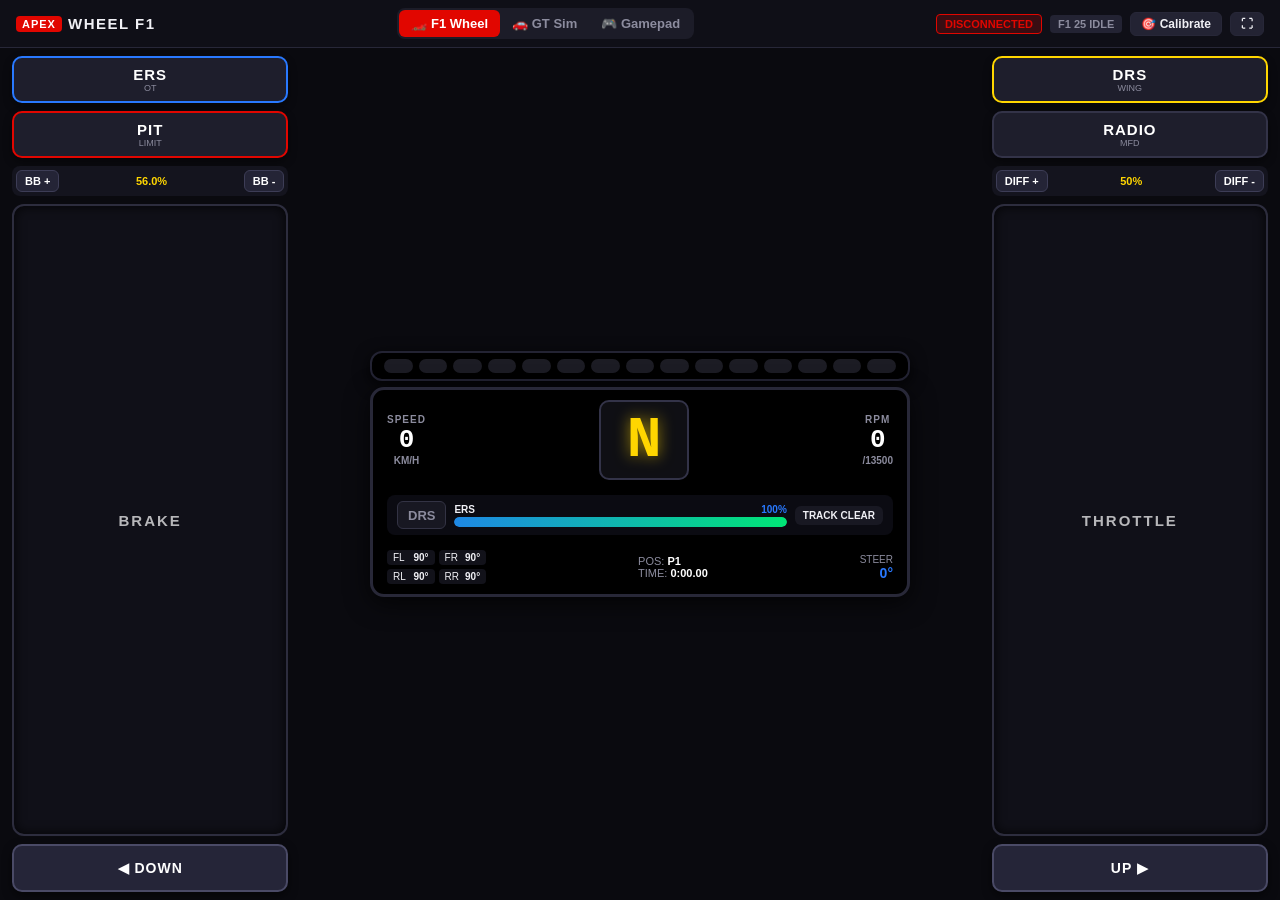
==== android/app/src/main/assets/index.html @ 8de172ef "feat: initial commit of ApexWheel F1 steering wheel system" ====
<!DOCTYPE html>
<html lang="en">
<head>
    <meta charset="UTF-8">
    <meta name="viewport" content="width=device-width, initial-scale=1.0, maximum-scale=1.0, user-scalable=no, orientation=landscape">
    <title>ApexWheel F1 - Virtual Racing Wheel</title>
    <link rel="stylesheet" href="style.css">
</head>
<body class="f1-mode">
    <!-- Top Status Bar -->
    <header id="top-bar">
        <div class="brand">
            <span class="brand-badge">APEX</span>
            <span class="brand-title">WHEEL F1</span>
        </div>
        <div class="mode-tabs">
            <button class="mode-btn active" data-mode="f1">🏎️ F1 Wheel</button>
            <button class="mode-btn" data-mode="gt">🚗 GT Sim</button>
            <button class="mode-btn" data-mode="gamepad">🎮 Gamepad</button>
        </div>
        <div class="status-cluster">
            <span id="conn-badge" class="badge disconnected">Disconnected</span>
            <span id="telemetry-badge" class="badge f1-idle">F1 25 Idle</span>
            <button id="calibrate-btn" class="util-btn" title="Center Steering">🎯 Calibrate</button>
            <button id="fullscreen-btn" class="util-btn" title="Fullscreen">⛶</button>
        </div>
    </header>

    <!-- Main Container -->
    <main id="app-container">
        
        <!-- ==================== MODE 1: F1 STEERING WHEEL ==================== -->
        <section id="f1-wheel-view" class="view active">
            <!-- Left Side Controls -->
            <div class="wheel-wing left-wing">
                <button class="f1-btn btn-ers" id="btn-ers">
                    <span class="btn-lbl">ERS</span>
                    <span class="btn-sub">OT</span>
                </button>
                <button class="f1-btn btn-pit" id="btn-pit">
                    <span class="btn-lbl">PIT</span>
                    <span class="btn-sub">LIMIT</span>
                </button>
                <div class="bias-control">
                    <button class="f1-mini-btn" id="btn-bb-plus">BB +</button>
                    <span class="bias-label" id="bias-display">56.0%</span>
                    <button class="f1-mini-btn" id="btn-bb-minus">BB -</button>
                </div>
                <!-- Left Touch Pedal (Brake) -->
                <div class="pedal-box brake-pedal" id="touch-brake">
                    <div class="pedal-fill brake-fill" id="brake-fill"></div>
                    <span class="pedal-label">BRAKE</span>
                </div>
                <!-- Downshift Paddle -->
                <button class="paddle-shifter left-paddle" id="paddle-down">
                    <span class="paddle-text">◀ DOWN</span>
                </button>
            </div>

            <!-- Center LCD Cockpit Dashboard -->
            <div class="wheel-hub">
                <!-- Shift LED Rev Bar -->
                <div class="rev-bar-container">
                    <div class="rev-led-bar" id="rev-lights">
                        <!-- 5 Green, 5 Red, 5 Blue -->
                        <span class="led led-green" data-led="0"></span>
                        <span class="led led-green" data-led="1"></span>
                        <span class="led led-green" data-led="2"></span>
                        <span class="led led-green" data-led="3"></span>
                        <span class="led led-green" data-led="4"></span>
                        <span class="led led-red" data-led="5"></span>
                        <span class="led led-red" data-led="6"></span>
                        <span class="led led-red" data-led="7"></span>
                        <span class="led led-red" data-led="8"></span>
                        <span class="led led-red" data-led="9"></span>
                        <span class="led led-blue" data-led="10"></span>
                        <span class="led led-blue" data-led="11"></span>
                        <span class="led led-blue" data-led="12"></span>
                        <span class="led led-blue" data-led="13"></span>
                        <span class="led led-blue" data-led="14"></span>
                    </div>
                </div>

                <!-- Digital LCD Screen -->
                <div class="f1-lcd-screen" id="f1-screen">
                    <div class="lcd-row top-row">
                        <div class="lcd-cell">
                            <span class="cell-label">SPEED</span>
                            <span class="cell-val num" id="val-speed">0</span>
                            <span class="cell-unit">KM/H</span>
                        </div>
                        <div class="lcd-cell center-gear">
                            <span class="gear-disp" id="val-gear">N</span>
                        </div>
                        <div class="lcd-cell">
                            <span class="cell-label">RPM</span>
                            <span class="cell-val num" id="val-rpm">0</span>
                            <span class="cell-unit" id="val-maxrpm">/13500</span>
                        </div>
                    </div>

                    <div class="lcd-row mid-row">
                        <div class="drs-status-box" id="drs-indicator">
                            <span class="drs-text">DRS</span>
                        </div>
                        <div class="ers-status-box">
                            <div class="ers-label-row">
                                <span class="ers-text">ERS</span>
                                <span class="ers-percent" id="ers-num">100%</span>
                            </div>
                            <div class="ers-bar-outer">
                                <div class="ers-bar-inner" id="ers-bar" style="width: 100%;"></div>
                            </div>
                        </div>
                        <div class="flag-status-box" id="flag-indicator">
                            <span class="flag-text" id="flag-text">TRACK CLEAR</span>
                        </div>
                    </div>

                    <div class="lcd-row bottom-row">
                        <!-- Tyre Temps Grid -->
                        <div class="tyres-grid">
                            <div class="tyre-box" id="tyre-fl"><span>FL</span><b id="temp-fl">90°</b></div>
                            <div class="tyre-box" id="tyre-fr"><span>FR</span><b id="temp-fr">90°</b></div>
                            <div class="tyre-box" id="tyre-rl"><span>RL</span><b id="temp-rl">90°</b></div>
                            <div class="tyre-box" id="tyre-rr"><span>RR</span><b id="temp-rr">90°</b></div>
                        </div>
                        <!-- Lap & Delta -->
                        <div class="lap-info">
                            <div class="lap-line">POS: <b id="val-pos">P1</b></div>
                            <div class="lap-line">TIME: <b id="val-lap">0:00.00</b></div>
                        </div>
                        <!-- Steering Angle Telemetry -->
                        <div class="steer-feedback">
                            <span>STEER</span>
                            <b id="steer-degrees">0°</b>
                        </div>
                    </div>
                </div>

                <!-- Steering Wheel Rim Arc Animation -->
                <div class="steering-arc" id="steering-wheel-visual">
                    <div class="center-line"></div>
                </div>
            </div>

            <!-- Right Side Controls -->
            <div class="wheel-wing right-wing">
                <button class="f1-btn btn-drs" id="btn-drs">
                    <span class="btn-lbl">DRS</span>
                    <span class="btn-sub">WING</span>
                </button>
                <button class="f1-btn btn-radio" id="btn-radio">
                    <span class="btn-lbl">RADIO</span>
                    <span class="btn-sub">MFD</span>
                </button>
                <div class="bias-control">
                    <button class="f1-mini-btn" id="btn-diff-plus">DIFF +</button>
                    <span class="bias-label">50%</span>
                    <button class="f1-mini-btn" id="btn-diff-minus">DIFF -</button>
                </div>
                <!-- Right Touch Pedal (Throttle) -->
                <div class="pedal-box throttle-pedal" id="touch-throttle">
                    <div class="pedal-fill throttle-fill" id="throttle-fill"></div>
                    <span class="pedal-label">THROTTLE</span>
                </div>
                <!-- Upshift Paddle -->
                <button class="paddle-shifter right-paddle" id="paddle-up">
                    <span class="paddle-text">UP ▶</span>
                </button>
            </div>
        </section>

        <!-- ==================== MODE 2: GT SIM RACING ==================== -->
        <section id="gt-wheel-view" class="view">
            <div class="gt-layout">
                <div class="gt-pedal-col">
                    <div class="gt-pedal-bar brake" id="gt-brake">
                        <div class="pedal-fill brake-fill" id="gt-brake-fill"></div>
                        <span class="pedal-title">BRAKE</span>
                    </div>
                </div>
                <div class="gt-center-cluster">
                    <div class="gt-dial">
                        <span class="gt-speed" id="gt-speed">0</span>
                        <span class="gt-speed-unit">KM/H</span>
                        <span class="gt-gear" id="gt-gear">N</span>
                    </div>
                    <div class="gt-actions">
                        <button class="gt-btn" id="gt-shift-down">DOWN</button>
                        <button class="gt-btn gt-handbrake" id="gt-handbrake">HANDBRAKE</button>
                        <button class="gt-btn" id="gt-shift-up">UP</button>
                    </div>
                </div>
                <div class="gt-pedal-col">
                    <div class="gt-pedal-bar throttle" id="gt-throttle">
                        <div class="pedal-fill throttle-fill" id="gt-throttle-fill"></div>
                        <span class="pedal-title">GAS</span>
                    </div>
                </div>
            </div>
        </section>

        <!-- ==================== MODE 3: UNIVERSAL GAMEPAD ==================== -->
        <section id="gamepad-view" class="view">
            <div class="gamepad-grid">
                <!-- Left Stick & D-Pad -->
                <div class="gamepad-zone left-zone">
                    <div class="shoulder-btn" id="gp-lb">LB</div>
                    <div class="trigger-btn" id="gp-lt">LT</div>
                    <div class="virtual-stick" id="gp-left-stick">
                        <div class="stick-knob" id="gp-left-knob"></div>
                    </div>
                    <div class="dpad-cross">
                        <button class="dpad-btn up" id="gp-dup">▲</button>
                        <button class="dpad-btn left" id="gp-dleft">◀</button>
                        <button class="dpad-btn right" id="gp-dright">▶</button>
                        <button class="dpad-btn down" id="gp-ddown">▼</button>
                    </div>
                </div>

                <!-- Center Buttons -->
                <div class="gamepad-center">
                    <button class="gp-mid-btn" id="gp-back">BACK</button>
                    <button class="gp-guide-btn" id="gp-guide">APEX</button>
                    <button class="gp-mid-btn" id="gp-start">START</button>
                </div>

                <!-- Right Stick & ABXY Face Buttons -->
                <div class="gamepad-zone right-zone">
                    <div class="shoulder-btn" id="gp-rb">RB</div>
                    <div class="trigger-btn" id="gp-rt">RT</div>
                    <div class="abxy-cluster">
                        <button class="abxy-btn btn-y" id="gp-y">Y</button>
                        <button class="abxy-btn btn-x" id="gp-x">X</button>
                        <button class="abxy-btn btn-b" id="gp-b">B</button>
                        <button class="abxy-btn btn-a" id="gp-a">A</button>
                    </div>
                    <div class="virtual-stick" id="gp-right-stick">
                        <div class="stick-knob" id="gp-right-knob"></div>
                    </div>
                </div>
            </div>
        </section>

    </main>

    <!-- Calibration / Settings Overlay -->
    <div id="settings-modal" class="modal hidden">
        <div class="modal-card">
            <h3>⚙️ ApexWheel Settings</h3>
            <div class="setting-item">
                <label>Steering Lock Angle:</label>
                <select id="lock-angle-select">
                    <option value="180">180° (Karting / Quick)</option>
                    <option value="270">270° (Touring)</option>
                    <option value="360" selected>360° (Authentic F1)</option>
                    <option value="540">540° (GT3)</option>
                    <option value="900">900° (Street Car)</option>
                </select>
            </div>
            <div class="setting-item">
                <label>Steering Deadzone:</label>
                <input type="range" id="deadzone-slider" min="0" max="0.1" step="0.01" value="0.02">
                <span id="deadzone-val">2%</span>
            </div>
            <div class="setting-item">
                <label>Linearity (Gamma):</label>
                <input type="range" id="linearity-slider" min="0.5" max="2.0" step="0.1" value="1.0">
                <span id="linearity-val">1.0</span>
            </div>
            <div class="setting-item">
                <label>Haptic Vibration:</label>
                <input type="checkbox" id="haptic-toggle" checked>
            </div>
            <button class="modal-close-btn" id="modal-close-btn">Done</button>
        </div>
    </div>

    <script src="app.js"></script>
</body>
</html>
---- android/app/src/main/assets/style.css ----
:root {
    --bg-dark: #0a0a0f;
    --carbon: #14141c;
    --border-color: #272738;
    --f1-red: #e10600;
    --f1-yellow: #ffd600;
    --f1-green: #00e676;
    --f1-blue: #2979ff;
    --f1-purple: #9c27b0;
    --text-main: #f0f0f5;
    --text-dim: #8c8c9e;
}

* {
    box-sizing: border-box;
    margin: 0;
    padding: 0;
    user-select: none;
    -webkit-user-select: none;
    touch-action: manipulation;
}

body {
    background-color: var(--bg-dark);
    color: var(--text-main);
    font-family: -apple-system, BlinkMacSystemFont, "Segoe UI", Roboto, Helvetica, Arial, sans-serif;
    height: 100vh;
    width: 100vw;
    overflow: hidden;
    display: flex;
    flex-direction: column;
}

/* ================= Top Bar ================= */
#top-bar {
    height: 48px;
    background: #0f0f17;
    border-bottom: 1px solid var(--border-color);
    display: flex;
    align-items: center;
    justify-content: space-between;
    padding: 0 16px;
    z-index: 100;
}

.brand {
    display: flex;
    align-items: center;
    gap: 6px;
}

.brand-badge {
    background: var(--f1-red);
    color: white;
    font-weight: 900;
    font-size: 11px;
    padding: 2px 6px;
    border-radius: 4px;
    letter-spacing: 1px;
}

.brand-title {
    font-weight: 800;
    font-size: 15px;
    letter-spacing: 1.5px;
}

.mode-tabs {
    display: flex;
    background: #1c1c28;
    border-radius: 8px;
    padding: 2px;
}

.mode-btn {
    background: transparent;
    border: none;
    color: var(--text-dim);
    padding: 6px 12px;
    font-size: 13px;
    font-weight: 700;
    border-radius: 6px;
    cursor: pointer;
    transition: all 0.2s;
}

.mode-btn.active {
    background: var(--f1-red);
    color: white;
}

.status-cluster {
    display: flex;
    align-items: center;
    gap: 8px;
}

.badge {
    font-size: 11px;
    font-weight: 700;
    padding: 3px 8px;
    border-radius: 4px;
    text-transform: uppercase;
}

.badge.connected {
    background: rgba(0, 230, 118, 0.2);
    color: var(--f1-green);
    border: 1px solid var(--f1-green);
}

.badge.disconnected {
    background: rgba(225, 6, 0, 0.2);
    color: var(--f1-red);
    border: 1px solid var(--f1-red);
}

.badge.f1-active {
    background: rgba(41, 121, 255, 0.2);
    color: var(--f1-blue);
    border: 1px solid var(--f1-blue);
}

.badge.f1-idle {
    background: #232333;
    color: var(--text-dim);
}

.util-btn {
    background: #232333;
    border: 1px solid var(--border-color);
    color: var(--text-main);
    padding: 4px 10px;
    border-radius: 6px;
    font-size: 12px;
    font-weight: 600;
    cursor: pointer;
}

/* ================= Main Container ================= */
#app-container {
    flex: 1;
    position: relative;
    overflow: hidden;
}

.view {
    display: none;
    width: 100%;
    height: 100%;
}

.view.active {
    display: flex;
}

/* ================= F1 Wheel Layout ================= */
#f1-wheel-view {
    display: none;
    width: 100%;
    height: 100%;
    justify-content: space-between;
    align-items: stretch;
    padding: 8px 12px;
    position: relative;
}

#f1-wheel-view.active {
    display: flex;
}

.wheel-wing {
    width: 22%;
    display: flex;
    flex-direction: column;
    justify-content: space-between;
    gap: 8px;
    z-index: 10;
}

.wheel-hub {
    flex: 1;
    display: flex;
    flex-direction: column;
    align-items: center;
    justify-content: center;
    position: relative;
    margin: 0 8px;
}

/* Rev Light Bar */
.rev-bar-container {
    width: 100%;
    max-width: 540px;
    background: #000;
    padding: 6px 12px;
    border-radius: 12px;
    border: 2px solid #232333;
    margin-bottom: 6px;
    box-shadow: 0 4px 16px rgba(0,0,0,0.8);
}

.rev-led-bar {
    display: flex;
    justify-content: space-between;
    gap: 6px;
}

.led {
    flex: 1;
    height: 14px;
    border-radius: 7px;
    background: #1c1c24;
    transition: background 0.05s, box-shadow 0.05s;
}

.led.lit.led-green {
    background: var(--f1-green);
    box-shadow: 0 0 10px var(--f1-green);
}

.led.lit.led-red {
    background: var(--f1-red);
    box-shadow: 0 0 10px var(--f1-red);
}

.led.lit.led-blue {
    background: var(--f1-blue);
    box-shadow: 0 0 12px var(--f1-blue);
}

.rev-led-bar.redline .led {
    animation: flash 0.1s infinite alternate;
}

@keyframes flash {
    from { opacity: 0.3; }
    to { opacity: 1; }
}

/* F1 LCD Screen */
.f1-lcd-screen {
    width: 100%;
    max-width: 540px;
    height: 210px;
    background: #000;
    border: 3px solid #282838;
    border-radius: 14px;
    padding: 10px 14px;
    display: flex;
    flex-direction: column;
    justify-content: space-between;
    box-shadow: inset 0 0 20px rgba(0,0,0,0.9), 0 6px 24px rgba(0,0,0,0.7);
}

.lcd-row {
    display: flex;
    align-items: center;
    justify-content: space-between;
}

.lcd-cell {
    display: flex;
    flex-direction: column;
    align-items: center;
}

.cell-label {
    font-size: 10px;
    font-weight: 700;
    color: var(--text-dim);
    letter-spacing: 1px;
}

.cell-val.num {
    font-size: 26px;
    font-weight: 900;
    font-family: 'Courier New', Courier, monospace;
    color: #fff;
}

.cell-unit {
    font-size: 10px;
    font-weight: 600;
    color: var(--text-dim);
}

.center-gear {
    width: 90px;
    height: 80px;
    background: #0f0f14;
    border: 2px solid #333348;
    border-radius: 10px;
    display: flex;
    align-items: center;
    justify-content: center;
}

.gear-disp {
    font-size: 58px;
    font-weight: 900;
    color: var(--f1-yellow);
    font-family: 'Courier New', Courier, monospace;
    text-shadow: 0 0 15px rgba(255, 214, 0, 0.6);
}

.mid-row {
    background: #0b0b12;
    padding: 6px 10px;
    border-radius: 8px;
    gap: 8px;
}

.drs-status-box {
    padding: 4px 10px;
    border-radius: 6px;
    background: #181822;
    border: 1px solid #333344;
}

.drs-text {
    font-size: 13px;
    font-weight: 900;
    color: var(--text-dim);
}

.drs-status-box.ready {
    background: #4a3b00;
    border-color: var(--f1-yellow);
}
.drs-status-box.ready .drs-text {
    color: var(--f1-yellow);
    text-shadow: 0 0 8px var(--f1-yellow);
}

.drs-status-box.active {
    background: #004d26;
    border-color: var(--f1-green);
}
.drs-status-box.active .drs-text {
    color: var(--f1-green);
    text-shadow: 0 0 10px var(--f1-green);
}

.ers-status-box {
    flex: 1;
    display: flex;
    flex-direction: column;
    gap: 2px;
}

.ers-label-row {
    display: flex;
    justify-content: space-between;
    font-size: 10px;
    font-weight: 800;
}

.ers-percent {
    color: var(--f1-blue);
}

.ers-bar-outer {
    height: 10px;
    background: #1a1a24;
    border-radius: 5px;
    overflow: hidden;
}

.ers-bar-inner {
    height: 100%;
    background: linear-gradient(90deg, #1e88e5, #00e676);
    border-radius: 5px;
    transition: width 0.1s;
}

.flag-status-box {
    padding: 4px 8px;
    border-radius: 6px;
    background: #181822;
    font-size: 10px;
    font-weight: 800;
}

/* Tyres Grid */
.tyres-grid {
    display: grid;
    grid-template-columns: 1fr 1fr;
    gap: 4px;
}

.tyre-box {
    background: #12121a;
    border-radius: 4px;
    padding: 2px 6px;
    display: flex;
    justify-content: space-between;
    gap: 6px;
    font-size: 10px;
}

.tyre-box.optimal {
    color: var(--f1-green);
    border-left: 3px solid var(--f1-green);
}

.tyre-box.hot {
    color: var(--f1-red);
    border-left: 3px solid var(--f1-red);
}

.lap-info {
    font-size: 11px;
    color: var(--text-dim);
}

.lap-info b {
    color: #fff;
}

.steer-feedback {
    display: flex;
    flex-direction: column;
    align-items: flex-end;
    font-size: 10px;
    color: var(--text-dim);
}

.steer-feedback b {
    font-size: 14px;
    color: var(--f1-blue);
}

/* ================= Wheel Wing Buttons ================= */
.f1-btn {
    background: #1e1e2c;
    border: 2px solid #333348;
    color: #fff;
    border-radius: 10px;
    padding: 8px 10px;
    display: flex;
    flex-direction: column;
    align-items: center;
    justify-content: center;
    cursor: pointer;
    box-shadow: 0 4px 8px rgba(0,0,0,0.4);
    touch-action: none;
}

.f1-btn:active, .f1-btn.active {
    background: #3a3a54;
    border-color: #fff;
    transform: scale(0.96);
}

.btn-drs {
    border-color: #ffd600;
}
.btn-ers {
    border-color: #2979ff;
}
.btn-pit {
    border-color: #e10600;
}

.btn-lbl {
    font-size: 15px;
    font-weight: 900;
    letter-spacing: 1px;
}

.btn-sub {
    font-size: 9px;
    color: var(--text-dim);
}

.bias-control {
    display: flex;
    align-items: center;
    justify-content: space-between;
    background: #14141e;
    border-radius: 8px;
    padding: 4px;
}

.f1-mini-btn {
    background: #242436;
    border: 1px solid #3d3d56;
    color: #fff;
    border-radius: 6px;
    padding: 4px 8px;
    font-size: 11px;
    font-weight: 800;
    cursor: pointer;
}

.bias-label {
    font-size: 11px;
    font-weight: 800;
    color: var(--f1-yellow);
}

/* Touch Pedals */
.pedal-box {
    flex: 1;
    background: #101018;
    border: 2px solid #2d2d3e;
    border-radius: 12px;
    position: relative;
    overflow: hidden;
    display: flex;
    align-items: center;
    justify-content: center;
    touch-action: none;
    box-shadow: inset 0 0 12px rgba(0,0,0,0.8);
}

.pedal-fill {
    position: absolute;
    bottom: 0;
    left: 0;
    width: 100%;
    height: 0%;
    transition: height 0.04s;
    pointer-events: none;
}

.brake-fill {
    background: linear-gradient(0deg, rgba(225, 6, 0, 0.8), rgba(225, 6, 0, 0.3));
}

.throttle-fill {
    background: linear-gradient(0deg, rgba(0, 230, 118, 0.8), rgba(0, 230, 118, 0.3));
}

.pedal-label {
    position: relative;
    z-index: 2;
    font-size: 15px;
    font-weight: 900;
    letter-spacing: 2px;
    color: rgba(255,255,255,0.7);
}

/* Paddle Shifters */
.paddle-shifter {
    height: 48px;
    background: #252538;
    border: 2px solid #4a4a66;
    border-radius: 10px;
    color: #fff;
    display: flex;
    align-items: center;
    justify-content: center;
    cursor: pointer;
    box-shadow: 0 4px 10px rgba(0,0,0,0.5);
}

.paddle-shifter:active, .paddle-shifter.active {
    background: var(--f1-red);
    border-color: #fff;
    transform: scale(0.96);
}

.paddle-text {
    font-size: 14px;
    font-weight: 900;
    letter-spacing: 1px;
}

/* ================= Settings Modal ================= */
.modal {
    position: fixed;
    inset: 0;
    background: rgba(0,0,0,0.85);
    display: flex;
    align-items: center;
    justify-content: center;
    z-index: 1000;
}

.modal.hidden {
    display: none;
}

.modal-card {
    background: #181824;
    border: 2px solid var(--border-color);
    border-radius: 14px;
    padding: 20px;
    width: 90%;
    max-width: 440px;
    display: flex;
    flex-direction: column;
    gap: 14px;
}

.setting-item {
    display: flex;
    align-items: center;
    justify-content: space-between;
    font-size: 14px;
}

.setting-item select, .setting-item input[type="range"] {
    background: #242436;
    border: 1px solid var(--border-color);
    color: #fff;
    padding: 6px 10px;
    border-radius: 6px;
}

.modal-close-btn {
    background: var(--f1-red);
    color: white;
    border: none;
    padding: 10px;
    border-radius: 8px;
    font-weight: 700;
    cursor: pointer;
}

/* ================= Gamepad Mode ================= */
#gamepad-view {
    padding: 12px 24px;
}

.gamepad-grid {
    width: 100%;
    height: 100%;
    display: flex;
    justify-content: space-between;
    align-items: center;
}

.gamepad-zone {
    width: 35%;
    height: 100%;
    display: flex;
    flex-direction: column;
    align-items: center;
    justify-content: space-around;
    position: relative;
}

.virtual-stick {
    width: 120px;
    height: 120px;
    background: #14141e;
    border: 3px solid #2d2d3e;
    border-radius: 50%;
    position: relative;
    touch-action: none;
}

.stick-knob {
    width: 50px;
    height: 50px;
    background: #3d3d56;
    border: 2px solid #fff;
    border-radius: 50%;
    position: absolute;
    top: 50%;
    left: 50%;
    transform: translate(-50%, -50%);
}

.abxy-cluster {
    display: grid;
    grid-template-columns: repeat(3, 40px);
    grid-template-rows: repeat(3, 40px);
    gap: 4px;
}

.abxy-btn {
    background: #222233;
    border: 2px solid #444455;
    border-radius: 50%;
    color: #fff;
    font-weight: 900;
    font-size: 16px;
}

.btn-y { grid-column: 2; grid-row: 1; border-color: var(--f1-yellow); color: var(--f1-yellow); }
.btn-x { grid-column: 1; grid-row: 2; border-color: var(--f1-blue); color: var(--f1-blue); }
.btn-b { grid-column: 3; grid-row: 2; border-color: var(--f1-red); color: var(--f1-red); }
.btn-a { grid-column: 2; grid-row: 3; border-color: var(--f1-green); color: var(--f1-green); }

.dpad-cross {
    display: grid;
    grid-template-columns: repeat(3, 36px);
    grid-template-rows: repeat(3, 36px);
    gap: 2px;
}

.dpad-btn {
    background: #222233;
    border: 1px solid #444;
    color: #fff;
    font-size: 12px;
}

.dpad-btn.up { grid-column: 2; grid-row: 1; }
.dpad-btn.left { grid-column: 1; grid-row: 2; }
.dpad-btn.right { grid-column: 3; grid-row: 2; }
.dpad-btn.down { grid-column: 2; grid-row: 3; }
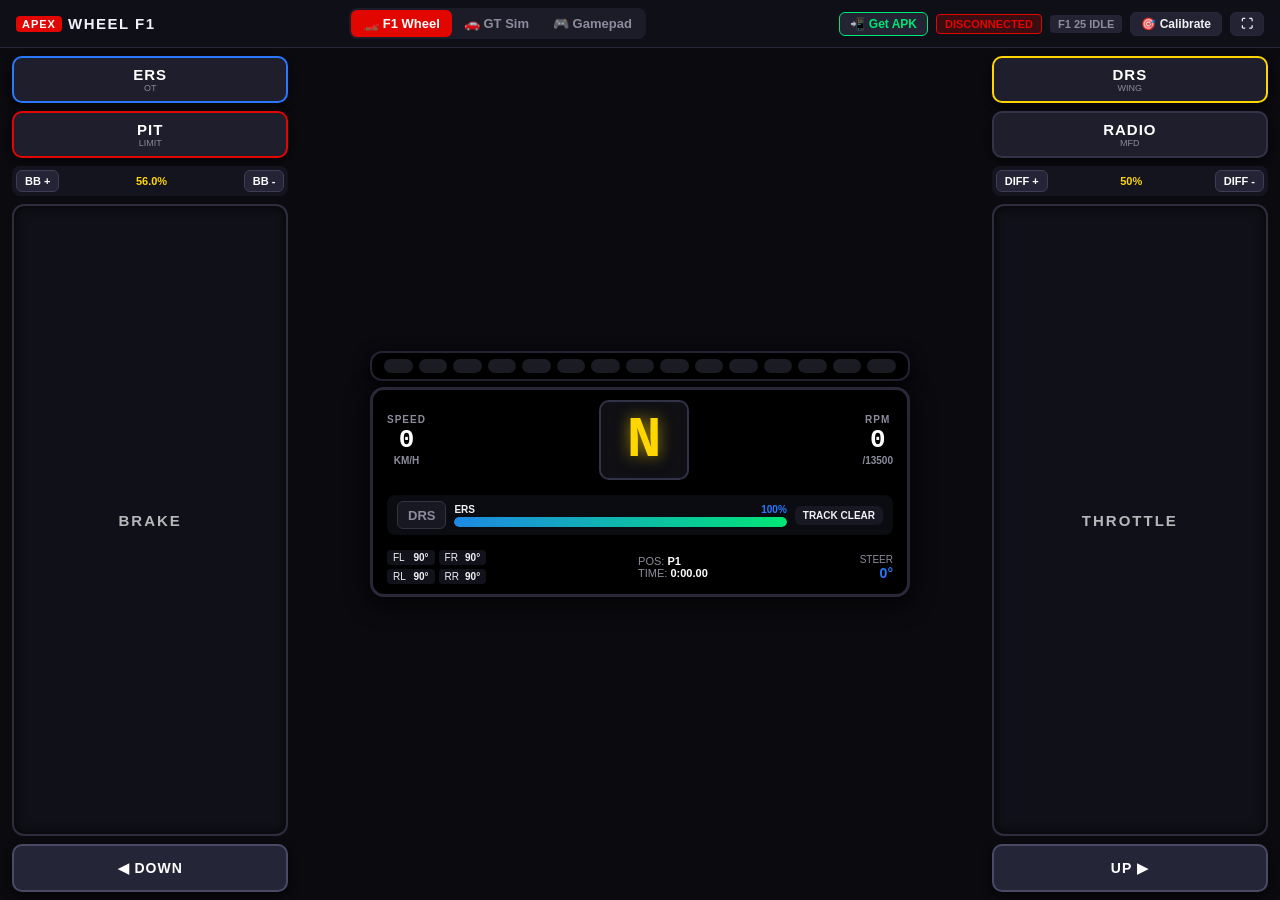
==== commit 9f51729b: "feat: complete native android apk build and 1-tap download link" ====
--- a/android/app/src/main/assets/index.html
+++ b/android/app/src/main/assets/index.html
@@ -19,6 +19,7 @@
             <button class="mode-btn" data-mode="gamepad">🎮 Gamepad</button>
         </div>
         <div class="status-cluster">
+            <a href="apexwheel.apk" download class="util-btn" title="Download Android APK" style="text-decoration:none; color:#00e676; border-color:#00e676;">📲 Get APK</a>
             <span id="conn-badge" class="badge disconnected">Disconnected</span>
             <span id="telemetry-badge" class="badge f1-idle">F1 25 Idle</span>
             <button id="calibrate-btn" class="util-btn" title="Center Steering">🎯 Calibrate</button>
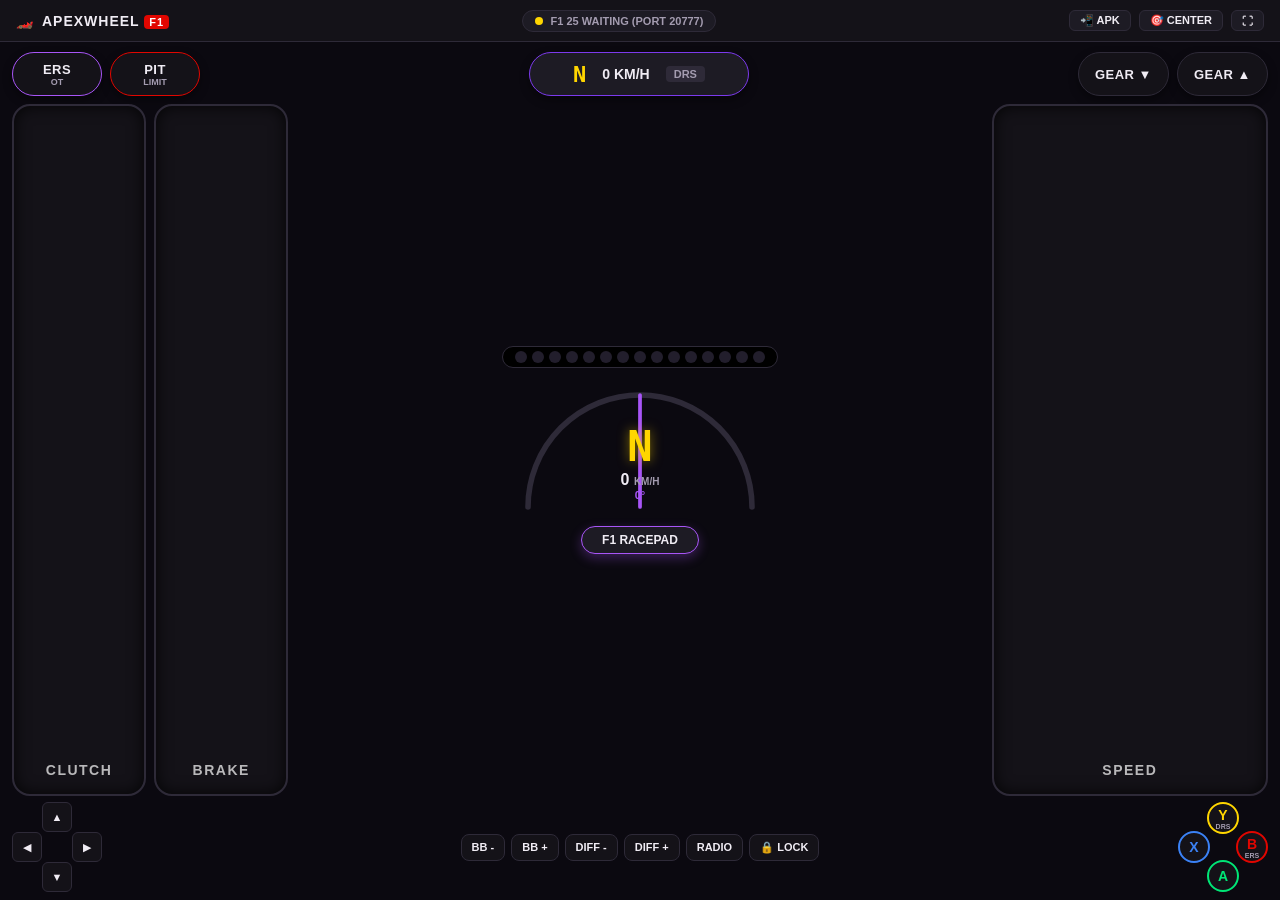
==== commit 4beccd49: "feat: align with exact Gyropad UI layout in F1 edition (paddles, pedals, steering arc, cards, theme)" ====
--- a/android/app/src/main/assets/index.html
+++ b/android/app/src/main/assets/index.html
@@ -3,280 +3,190 @@
 <head>
     <meta charset="UTF-8">
     <meta name="viewport" content="width=device-width, initial-scale=1.0, maximum-scale=1.0, user-scalable=no, orientation=landscape">
-    <title>ApexWheel F1 - Virtual Racing Wheel</title>
+    <title>ApexWheel F1 - Real Virtual Racing Wheel</title>
     <link rel="stylesheet" href="style.css">
 </head>
-<body class="f1-mode">
-    <!-- Top Status Bar -->
-    <header id="top-bar">
-        <div class="brand">
-            <span class="brand-badge">APEX</span>
-            <span class="brand-title">WHEEL F1</span>
+<body class="racepad-active">
+
+    <!-- Top Status Bar (Gyropad Style) -->
+    <header id="gp-header">
+        <div class="gp-brand">
+            <span class="gp-mark">🏎️</span>
+            <span class="gp-title">APEXWHEEL <b class="gp-f1-tag">F1</b></span>
         </div>
-        <div class="mode-tabs">
-            <button class="mode-btn active" data-mode="f1">🏎️ F1 Wheel</button>
-            <button class="mode-btn" data-mode="gt">🚗 GT Sim</button>
-            <button class="mode-btn" data-mode="gamepad">🎮 Gamepad</button>
+        <div class="gp-center-status" id="gp-top-status">
+            <span class="gp-dot" id="gp-dot"></span>
+            <span id="gp-status-text">F1 25 WAITING (PORT 20777)</span>
         </div>
-        <div class="status-cluster">
-            <a href="apexwheel.apk" download class="util-btn" title="Download Android APK" style="text-decoration:none; color:#00e676; border-color:#00e676;">📲 Get APK</a>
-            <span id="conn-badge" class="badge disconnected">Disconnected</span>
-            <span id="telemetry-badge" class="badge f1-idle">F1 25 Idle</span>
-            <button id="calibrate-btn" class="util-btn" title="Center Steering">🎯 Calibrate</button>
-            <button id="fullscreen-btn" class="util-btn" title="Fullscreen">⛶</button>
+        <div class="gp-actions">
+            <a href="apexwheel.apk" download class="gp-chip-btn" id="btn-apk">📲 APK</a>
+            <button class="gp-chip-btn" id="btn-calibrate">🎯 CENTER</button>
+            <button class="gp-chip-btn" id="btn-fullscreen">⛶</button>
         </div>
     </header>
 
-    <!-- Main Container -->
-    <main id="app-container">
-        
-        <!-- ==================== MODE 1: F1 STEERING WHEEL ==================== -->
-        <section id="f1-wheel-view" class="view active">
-            <!-- Left Side Controls -->
-            <div class="wheel-wing left-wing">
-                <button class="f1-btn btn-ers" id="btn-ers">
-                    <span class="btn-lbl">ERS</span>
-                    <span class="btn-sub">OT</span>
-                </button>
-                <button class="f1-btn btn-pit" id="btn-pit">
-                    <span class="btn-lbl">PIT</span>
-                    <span class="btn-sub">LIMIT</span>
-                </button>
-                <div class="bias-control">
-                    <button class="f1-mini-btn" id="btn-bb-plus">BB +</button>
-                    <span class="bias-label" id="bias-display">56.0%</span>
-                    <button class="f1-mini-btn" id="btn-bb-minus">BB -</button>
+    <!-- Main Screen Stage -->
+    <main id="gp-stage">
+
+        <!-- ==================== RACEPAD F1 VIEW ==================== -->
+        <div id="view-racepad" class="gp-view active">
+
+            <!-- Top Row Function Pills (Pill Geometry) -->
+            <div class="gp-top-row">
+                <div class="gp-pill-group left">
+                    <button class="gp-pill btn-ers" id="btn-ers">
+                        <span class="gp-pill-txt">ERS</span>
+                        <span class="gp-pill-sub">OT</span>
+                    </button>
+                    <button class="gp-pill btn-pit" id="btn-pit">
+                        <span class="gp-pill-txt">PIT</span>
+                        <span class="gp-pill-sub">LIMIT</span>
+                    </button>
                 </div>
-                <!-- Left Touch Pedal (Brake) -->
-                <div class="pedal-box brake-pedal" id="touch-brake">
-                    <div class="pedal-fill brake-fill" id="brake-fill"></div>
-                    <span class="pedal-label">BRAKE</span>
-                </div>
-                <!-- Downshift Paddle -->
-                <button class="paddle-shifter left-paddle" id="paddle-down">
-                    <span class="paddle-text">◀ DOWN</span>
-                </button>
-            </div>
 
-            <!-- Center LCD Cockpit Dashboard -->
-            <div class="wheel-hub">
-                <!-- Shift LED Rev Bar -->
-                <div class="rev-bar-container">
-                    <div class="rev-led-bar" id="rev-lights">
-                        <!-- 5 Green, 5 Red, 5 Blue -->
-                        <span class="led led-green" data-led="0"></span>
-                        <span class="led led-green" data-led="1"></span>
-                        <span class="led led-green" data-led="2"></span>
-                        <span class="led led-green" data-led="3"></span>
-                        <span class="led led-green" data-led="4"></span>
-                        <span class="led led-red" data-led="5"></span>
-                        <span class="led led-red" data-led="6"></span>
-                        <span class="led led-red" data-led="7"></span>
-                        <span class="led led-red" data-led="8"></span>
-                        <span class="led led-red" data-led="9"></span>
-                        <span class="led led-blue" data-led="10"></span>
-                        <span class="led led-blue" data-led="11"></span>
-                        <span class="led led-blue" data-led="12"></span>
-                        <span class="led led-blue" data-led="13"></span>
-                        <span class="led led-blue" data-led="14"></span>
+                <div class="gp-pill-group center">
+                    <div class="gp-pill telem-pill" id="telem-pill">
+                        <span id="pill-gear-disp">N</span>
+                        <span id="pill-speed-disp">0 KM/H</span>
+                        <span id="pill-drs-badge" class="drs-badge">DRS</span>
                     </div>
                 </div>
 
-                <!-- Digital LCD Screen -->
-                <div class="f1-lcd-screen" id="f1-screen">
-                    <div class="lcd-row top-row">
-                        <div class="lcd-cell">
-                            <span class="cell-label">SPEED</span>
-                            <span class="cell-val num" id="val-speed">0</span>
-                            <span class="cell-unit">KM/H</span>
-                        </div>
-                        <div class="lcd-cell center-gear">
-                            <span class="gear-disp" id="val-gear">N</span>
-                        </div>
-                        <div class="lcd-cell">
-                            <span class="cell-label">RPM</span>
-                            <span class="cell-val num" id="val-rpm">0</span>
-                            <span class="cell-unit" id="val-maxrpm">/13500</span>
+                <div class="gp-pill-group right">
+                    <button class="gp-pill btn-gear-down" id="paddle-down">
+                        <span class="gp-pill-txt">GEAR ▼</span>
+                    </button>
+                    <button class="gp-pill btn-gear-up" id="paddle-up">
+                        <span class="gp-pill-txt">GEAR ▲</span>
+                    </button>
+                </div>
+            </div>
+
+            <!-- Middle Section: Pedals & Center Steering Arc -->
+            <div class="gp-mid-row">
+                <!-- Left Pedals: Brake & Clutch -->
+                <div class="gp-pedal-cluster left-cluster">
+                    <div class="gp-pedal clutch-pedal" id="pedal-clutch">
+                        <div class="pedal-fill clutch-fill" id="fill-clutch"></div>
+                        <span class="pedal-name">CLUTCH</span>
+                    </div>
+                    <div class="gp-pedal brake-pedal" id="pedal-brake">
+                        <div class="pedal-fill brake-fill" id="fill-brake"></div>
+                        <span class="pedal-name">BRAKE</span>
+                    </div>
+                </div>
+
+                <!-- Center Steering Arc & F1 Cockpit -->
+                <div class="gp-center-cluster">
+                    <!-- F1 Rev Lights (Shift LEDs) -->
+                    <div class="f1-rev-bar" id="f1-rev-bar">
+                        <span class="r-led green"></span>
+                        <span class="r-led green"></span>
+                        <span class="r-led green"></span>
+                        <span class="r-led green"></span>
+                        <span class="r-led green"></span>
+                        <span class="r-led red"></span>
+                        <span class="r-led red"></span>
+                        <span class="r-led red"></span>
+                        <span class="r-led red"></span>
+                        <span class="r-led red"></span>
+                        <span class="r-led blue"></span>
+                        <span class="r-led blue"></span>
+                        <span class="r-led blue"></span>
+                        <span class="r-led blue"></span>
+                        <span class="r-led blue"></span>
+                    </div>
+
+                    <!-- Steering Wheel Arc Canvas / Vector -->
+                    <div class="steering-arc-container">
+                        <svg class="steering-svg" viewBox="0 0 300 160">
+                            <!-- Outer track arc -->
+                            <path class="arc-track" d="M 30,140 A 120,120 0 0,1 270,140" />
+                            <!-- Active steering needle -->
+                            <line class="arc-needle" id="arc-needle" x1="150" y1="140" x2="150" y2="20" />
+                        </svg>
+                        <!-- Center LCD Readout -->
+                        <div class="arc-center-readout">
+                            <span class="arc-gear" id="arc-gear">N</span>
+                            <span class="arc-speed" id="arc-speed">0 <small>KM/H</small></span>
+                            <span class="arc-steer-deg" id="arc-deg">0°</span>
                         </div>
                     </div>
 
-                    <div class="lcd-row mid-row">
-                        <div class="drs-status-box" id="drs-indicator">
-                            <span class="drs-text">DRS</span>
-                        </div>
-                        <div class="ers-status-box">
-                            <div class="ers-label-row">
-                                <span class="ers-text">ERS</span>
-                                <span class="ers-percent" id="ers-num">100%</span>
-                            </div>
-                            <div class="ers-bar-outer">
-                                <div class="ers-bar-inner" id="ers-bar" style="width: 100%;"></div>
-                            </div>
-                        </div>
-                        <div class="flag-status-box" id="flag-indicator">
-                            <span class="flag-text" id="flag-text">TRACK CLEAR</span>
-                        </div>
-                    </div>
-
-                    <div class="lcd-row bottom-row">
-                        <!-- Tyre Temps Grid -->
-                        <div class="tyres-grid">
-                            <div class="tyre-box" id="tyre-fl"><span>FL</span><b id="temp-fl">90°</b></div>
-                            <div class="tyre-box" id="tyre-fr"><span>FR</span><b id="temp-fr">90°</b></div>
-                            <div class="tyre-box" id="tyre-rl"><span>RL</span><b id="temp-rl">90°</b></div>
-                            <div class="tyre-box" id="tyre-rr"><span>RR</span><b id="temp-rr">90°</b></div>
-                        </div>
-                        <!-- Lap & Delta -->
-                        <div class="lap-info">
-                            <div class="lap-line">POS: <b id="val-pos">P1</b></div>
-                            <div class="lap-line">TIME: <b id="val-lap">0:00.00</b></div>
-                        </div>
-                        <!-- Steering Angle Telemetry -->
-                        <div class="steer-feedback">
-                            <span>STEER</span>
-                            <b id="steer-degrees">0°</b>
-                        </div>
-                    </div>
+                    <!-- Central Switcher Button (Gyropad Racepad Switcher) -->
+                    <button class="gp-mode-pill" id="gp-mode-toggle">
+                        <span class="mode-pill-txt">F1 RACEPAD</span>
+                    </button>
                 </div>
 
-                <!-- Steering Wheel Rim Arc Animation -->
-                <div class="steering-arc" id="steering-wheel-visual">
-                    <div class="center-line"></div>
+                <!-- Right Pedal: Throttle / Speed -->
+                <div class="gp-pedal-cluster right-cluster">
+                    <div class="gp-pedal throttle-pedal" id="pedal-throttle">
+                        <div class="pedal-fill throttle-fill" id="fill-throttle"></div>
+                        <span class="pedal-name">SPEED</span>
+                    </div>
                 </div>
             </div>
 
-            <!-- Right Side Controls -->
-            <div class="wheel-wing right-wing">
-                <button class="f1-btn btn-drs" id="btn-drs">
-                    <span class="btn-lbl">DRS</span>
-                    <span class="btn-sub">WING</span>
-                </button>
-                <button class="f1-btn btn-radio" id="btn-radio">
-                    <span class="btn-lbl">RADIO</span>
-                    <span class="btn-sub">MFD</span>
-                </button>
-                <div class="bias-control">
-                    <button class="f1-mini-btn" id="btn-diff-plus">DIFF +</button>
-                    <span class="bias-label">50%</span>
-                    <button class="f1-mini-btn" id="btn-diff-minus">DIFF -</button>
+            <!-- Bottom Row: D-Pad, Function Buttons, Face Buttons -->
+            <div class="gp-bottom-row">
+                <!-- Left: D-Pad -->
+                <div class="gp-dpad">
+                    <button class="dpad-btn up" id="btn-dup">▲</button>
+                    <button class="dpad-btn left" id="btn-dleft">◀</button>
+                    <button class="dpad-btn down" id="btn-ddown">▼</button>
+                    <button class="dpad-btn right" id="btn-dright">▶</button>
                 </div>
-                <!-- Right Touch Pedal (Throttle) -->
-                <div class="pedal-box throttle-pedal" id="touch-throttle">
-                    <div class="pedal-fill throttle-fill" id="throttle-fill"></div>
-                    <span class="pedal-label">THROTTLE</span>
+
+                <!-- Center F1 Quick Adjustment Buttons -->
+                <div class="gp-f1-actions">
+                    <button class="action-btn" id="btn-bb-minus">BB -</button>
+                    <button class="action-btn" id="btn-bb-plus">BB +</button>
+                    <button class="action-btn" id="btn-diff-minus">DIFF -</button>
+                    <button class="action-btn" id="btn-diff-plus">DIFF +</button>
+                    <button class="action-btn" id="btn-radio">RADIO</button>
+                    <button class="action-btn" id="btn-lock">🔒 LOCK</button>
                 </div>
-                <!-- Upshift Paddle -->
-                <button class="paddle-shifter right-paddle" id="paddle-up">
-                    <span class="paddle-text">UP ▶</span>
-                </button>
+
+                <!-- Right: Face Buttons -->
+                <div class="gp-face-buttons">
+                    <button class="face-btn btn-y" id="btn-y">Y<small>DRS</small></button>
+                    <button class="face-btn btn-x" id="btn-x">X</button>
+                    <button class="face-btn btn-a" id="btn-a">A</button>
+                    <button class="face-btn btn-b" id="btn-b">B<small>ERS</small></button>
+                </div>
             </div>
-        </section>
 
-        <!-- ==================== MODE 2: GT SIM RACING ==================== -->
-        <section id="gt-wheel-view" class="view">
-            <div class="gt-layout">
-                <div class="gt-pedal-col">
-                    <div class="gt-pedal-bar brake" id="gt-brake">
-                        <div class="pedal-fill brake-fill" id="gt-brake-fill"></div>
-                        <span class="pedal-title">BRAKE</span>
+        </div>
+
+        <!-- ==================== GAMEPAD TRADITIONAL VIEW ==================== -->
+        <div id="view-gamepad" class="gp-view">
+            <div class="traditional-gamepad">
+                <div class="gp-col left">
+                    <div class="shoulder-btn" id="gp-lb">LB</div>
+                    <div class="trigger-btn" id="gp-lt">LT</div>
+                    <div class="joystick-base" id="stick-left">
+                        <div class="joystick-knob" id="knob-left"></div>
                     </div>
                 </div>
-                <div class="gt-center-cluster">
-                    <div class="gt-dial">
-                        <span class="gt-speed" id="gt-speed">0</span>
-                        <span class="gt-speed-unit">KM/H</span>
-                        <span class="gt-gear" id="gt-gear">N</span>
-                    </div>
-                    <div class="gt-actions">
-                        <button class="gt-btn" id="gt-shift-down">DOWN</button>
-                        <button class="gt-btn gt-handbrake" id="gt-handbrake">HANDBRAKE</button>
-                        <button class="gt-btn" id="gt-shift-up">UP</button>
+                <div class="gp-col mid">
+                    <button class="gp-mode-pill" id="gp-gamepad-toggle">GAMEPAD MODE</button>
+                    <div class="gp-menu-btns">
+                        <button class="menu-btn" id="gp-back">BACK</button>
+                        <button class="menu-btn" id="gp-start">START</button>
                     </div>
                 </div>
-                <div class="gt-pedal-col">
-                    <div class="gt-pedal-bar throttle" id="gt-throttle">
-                        <div class="pedal-fill throttle-fill" id="gt-throttle-fill"></div>
-                        <span class="pedal-title">GAS</span>
+                <div class="gp-col right">
+                    <div class="shoulder-btn" id="gp-rb">RB</div>
+                    <div class="trigger-btn" id="gp-rt">RT</div>
+                    <div class="joystick-base" id="stick-right">
+                        <div class="joystick-knob" id="knob-right"></div>
                     </div>
                 </div>
             </div>
-        </section>
-
-        <!-- ==================== MODE 3: UNIVERSAL GAMEPAD ==================== -->
-        <section id="gamepad-view" class="view">
-            <div class="gamepad-grid">
-                <!-- Left Stick & D-Pad -->
-                <div class="gamepad-zone left-zone">
-                    <div class="shoulder-btn" id="gp-lb">LB</div>
-                    <div class="trigger-btn" id="gp-lt">LT</div>
-                    <div class="virtual-stick" id="gp-left-stick">
-                        <div class="stick-knob" id="gp-left-knob"></div>
-                    </div>
-                    <div class="dpad-cross">
-                        <button class="dpad-btn up" id="gp-dup">▲</button>
-                        <button class="dpad-btn left" id="gp-dleft">◀</button>
-                        <button class="dpad-btn right" id="gp-dright">▶</button>
-                        <button class="dpad-btn down" id="gp-ddown">▼</button>
-                    </div>
-                </div>
-
-                <!-- Center Buttons -->
-                <div class="gamepad-center">
-                    <button class="gp-mid-btn" id="gp-back">BACK</button>
-                    <button class="gp-guide-btn" id="gp-guide">APEX</button>
-                    <button class="gp-mid-btn" id="gp-start">START</button>
-                </div>
-
-                <!-- Right Stick & ABXY Face Buttons -->
-                <div class="gamepad-zone right-zone">
-                    <div class="shoulder-btn" id="gp-rb">RB</div>
-                    <div class="trigger-btn" id="gp-rt">RT</div>
-                    <div class="abxy-cluster">
-                        <button class="abxy-btn btn-y" id="gp-y">Y</button>
-                        <button class="abxy-btn btn-x" id="gp-x">X</button>
-                        <button class="abxy-btn btn-b" id="gp-b">B</button>
-                        <button class="abxy-btn btn-a" id="gp-a">A</button>
-                    </div>
-                    <div class="virtual-stick" id="gp-right-stick">
-                        <div class="stick-knob" id="gp-right-knob"></div>
-                    </div>
-                </div>
-            </div>
-        </section>
+        </div>
 
     </main>
-
-    <!-- Calibration / Settings Overlay -->
-    <div id="settings-modal" class="modal hidden">
-        <div class="modal-card">
-            <h3>⚙️ ApexWheel Settings</h3>
-            <div class="setting-item">
-                <label>Steering Lock Angle:</label>
-                <select id="lock-angle-select">
-                    <option value="180">180° (Karting / Quick)</option>
-                    <option value="270">270° (Touring)</option>
-                    <option value="360" selected>360° (Authentic F1)</option>
-                    <option value="540">540° (GT3)</option>
-                    <option value="900">900° (Street Car)</option>
-                </select>
-            </div>
-            <div class="setting-item">
-                <label>Steering Deadzone:</label>
-                <input type="range" id="deadzone-slider" min="0" max="0.1" step="0.01" value="0.02">
-                <span id="deadzone-val">2%</span>
-            </div>
-            <div class="setting-item">
-                <label>Linearity (Gamma):</label>
-                <input type="range" id="linearity-slider" min="0.5" max="2.0" step="0.1" value="1.0">
-                <span id="linearity-val">1.0</span>
-            </div>
-            <div class="setting-item">
-                <label>Haptic Vibration:</label>
-                <input type="checkbox" id="haptic-toggle" checked>
-            </div>
-            <button class="modal-close-btn" id="modal-close-btn">Done</button>
-        </div>
-    </div>
 
     <script src="app.js"></script>
 </body>
--- a/android/app/src/main/assets/style.css
+++ b/android/app/src/main/assets/style.css
@@ -1,14 +1,19 @@
 :root {
-    --bg-dark: #0a0a0f;
-    --carbon: #14141c;
-    --border-color: #272738;
+    --bg: #0b0910;
+    --surface: #141218;
+    --surface-hi: #1d1b24;
+    --stroke: #2e2a38;
+    --ink: #f0ecf4;
+    --dim: #a49cb0;
+    --faint: #6c6478;
+    --accent: #a855f7;
+    --accent-deep: #7c3aed;
+    --brake: #ff3d6e;
+    --throttle: #a855f7;
+    --clutch: #c084fc;
+    --warn: #ffd600;
+    --good: #00e676;
     --f1-red: #e10600;
-    --f1-yellow: #ffd600;
-    --f1-green: #00e676;
-    --f1-blue: #2979ff;
-    --f1-purple: #9c27b0;
-    --text-main: #f0f0f5;
-    --text-dim: #8c8c9e;
 }
 
 * {
@@ -21,8 +26,8 @@
 }
 
 body {
-    background-color: var(--bg-dark);
-    color: var(--text-main);
+    background-color: var(--bg);
+    color: var(--ink);
     font-family: -apple-system, BlinkMacSystemFont, "Segoe UI", Roboto, Helvetica, Arial, sans-serif;
     height: 100vh;
     width: 100vw;
@@ -31,11 +36,11 @@
     flex-direction: column;
 }
 
-/* ================= Top Bar ================= */
-#top-bar {
-    height: 48px;
-    background: #0f0f17;
-    border-bottom: 1px solid var(--border-color);
+/* ================= Header ================= */
+#gp-header {
+    height: 42px;
+    background: var(--surface);
+    border-bottom: 1px solid var(--stroke);
     display: flex;
     align-items: center;
     justify-content: space-between;
@@ -43,476 +48,207 @@
     z-index: 100;
 }
 
-.brand {
-    display: flex;
-    align-items: center;
-    gap: 6px;
-}
-
-.brand-badge {
+.gp-brand {
+    display: flex;
+    align-items: center;
+    gap: 8px;
+    font-weight: 800;
+    font-size: 14px;
+    letter-spacing: 1px;
+}
+
+.gp-f1-tag {
     background: var(--f1-red);
-    color: white;
-    font-weight: 900;
-    font-size: 11px;
-    padding: 2px 6px;
+    color: #fff;
+    padding: 1px 5px;
     border-radius: 4px;
-    letter-spacing: 1px;
-}
-
-.brand-title {
-    font-weight: 800;
-    font-size: 15px;
-    letter-spacing: 1.5px;
-}
-
-.mode-tabs {
-    display: flex;
-    background: #1c1c28;
-    border-radius: 8px;
-    padding: 2px;
-}
-
-.mode-btn {
-    background: transparent;
-    border: none;
-    color: var(--text-dim);
-    padding: 6px 12px;
-    font-size: 13px;
+    font-size: 11px;
+}
+
+.gp-center-status {
+    display: flex;
+    align-items: center;
+    gap: 8px;
+    background: var(--surface-hi);
+    padding: 4px 12px;
+    border-radius: 20px;
+    border: 1px solid var(--stroke);
+    font-size: 11px;
     font-weight: 700;
+    color: var(--dim);
+}
+
+.gp-dot {
+    width: 8px;
+    height: 8px;
+    border-radius: 50%;
+    background: var(--warn);
+}
+.gp-center-status.live .gp-dot {
+    background: var(--good);
+    box-shadow: 0 0 8px var(--good);
+}
+.gp-center-status.live {
+    color: var(--good);
+    border-color: var(--good);
+}
+
+.gp-actions {
+    display: flex;
+    gap: 8px;
+}
+
+.gp-chip-btn {
+    background: var(--surface-hi);
+    border: 1px solid var(--stroke);
+    color: var(--ink);
+    padding: 3px 10px;
     border-radius: 6px;
+    font-size: 11px;
+    font-weight: 700;
+    text-decoration: none;
     cursor: pointer;
-    transition: all 0.2s;
-}
-
-.mode-btn.active {
-    background: var(--f1-red);
-    color: white;
-}
-
-.status-cluster {
-    display: flex;
-    align-items: center;
-    gap: 8px;
-}
-
-.badge {
-    font-size: 11px;
-    font-weight: 700;
-    padding: 3px 8px;
-    border-radius: 4px;
-    text-transform: uppercase;
-}
-
-.badge.connected {
-    background: rgba(0, 230, 118, 0.2);
-    color: var(--f1-green);
-    border: 1px solid var(--f1-green);
-}
-
-.badge.disconnected {
-    background: rgba(225, 6, 0, 0.2);
-    color: var(--f1-red);
-    border: 1px solid var(--f1-red);
-}
-
-.badge.f1-active {
-    background: rgba(41, 121, 255, 0.2);
-    color: var(--f1-blue);
-    border: 1px solid var(--f1-blue);
-}
-
-.badge.f1-idle {
-    background: #232333;
-    color: var(--text-dim);
-}
-
-.util-btn {
-    background: #232333;
-    border: 1px solid var(--border-color);
-    color: var(--text-main);
-    padding: 4px 10px;
-    border-radius: 6px;
-    font-size: 12px;
-    font-weight: 600;
-    cursor: pointer;
-}
-
-/* ================= Main Container ================= */
-#app-container {
+}
+.gp-chip-btn:active {
+    background: var(--accent);
+    color: #fff;
+}
+
+/* ================= Stage & Views ================= */
+#gp-stage {
     flex: 1;
     position: relative;
-    overflow: hidden;
-}
-
-.view {
+    padding: 8px 12px;
+}
+
+.gp-view {
     display: none;
     width: 100%;
     height: 100%;
 }
-
-.view.active {
-    display: flex;
-}
-
-/* ================= F1 Wheel Layout ================= */
-#f1-wheel-view {
-    display: none;
-    width: 100%;
-    height: 100%;
+.gp-view.active {
+    display: flex;
+    flex-direction: column;
+    justify-content: space-between;
+}
+
+/* ================= Top Row Pills ================= */
+.gp-top-row {
+    display: flex;
+    justify-content: space-between;
+    align-items: center;
+    height: 48px;
+}
+
+.gp-pill-group {
+    display: flex;
+    gap: 8px;
+}
+
+.gp-pill {
+    background: var(--surface);
+    border: 1.5px solid var(--stroke);
+    color: var(--ink);
+    height: 44px;
+    min-width: 90px;
+    border-radius: 22px;
+    padding: 0 16px;
+    display: flex;
+    flex-direction: column;
+    align-items: center;
+    justify-content: center;
+    cursor: pointer;
+    font-weight: 800;
+    box-shadow: 0 4px 10px rgba(0,0,0,0.4);
+}
+
+.gp-pill:active, .gp-pill.active {
+    background: var(--accent);
+    border-color: #fff;
+    transform: scale(0.96);
+}
+
+.btn-ers { border-color: var(--accent); }
+.btn-pit { border-color: var(--f1-red); }
+
+.gp-pill-txt {
+    font-size: 13px;
+    letter-spacing: 0.5px;
+}
+.gp-pill-sub {
+    font-size: 9px;
+    color: var(--dim);
+}
+
+.telem-pill {
+    min-width: 220px;
+    flex-direction: row;
+    gap: 16px;
+    background: var(--surface-hi);
+    border-color: var(--accent-deep);
+}
+
+#pill-gear-disp {
+    font-size: 22px;
+    font-weight: 900;
+    color: var(--warn);
+    font-family: monospace;
+}
+
+#pill-speed-disp {
+    font-size: 14px;
+    font-weight: 800;
+}
+
+.drs-badge {
+    background: var(--stroke);
+    padding: 2px 8px;
+    border-radius: 4px;
+    font-size: 11px;
+    font-weight: 800;
+    color: var(--dim);
+}
+.drs-badge.ready {
+    background: #665200;
+    color: var(--warn);
+    border: 1px solid var(--warn);
+}
+.drs-badge.active {
+    background: #005522;
+    color: var(--good);
+    border: 1px solid var(--good);
+}
+
+/* ================= Middle Row (Pedals & Arc) ================= */
+.gp-mid-row {
+    flex: 1;
+    display: flex;
     justify-content: space-between;
     align-items: stretch;
-    padding: 8px 12px;
-    position: relative;
-}
-
-#f1-wheel-view.active {
-    display: flex;
-}
-
-.wheel-wing {
+    margin: 6px 0;
+    position: relative;
+}
+
+/* Pedals (Gyropad Geometry) */
+.gp-pedal-cluster {
+    display: flex;
+    gap: 8px;
     width: 22%;
-    display: flex;
-    flex-direction: column;
-    justify-content: space-between;
-    gap: 8px;
-    z-index: 10;
-}
-
-.wheel-hub {
+}
+
+.gp-pedal {
     flex: 1;
-    display: flex;
-    flex-direction: column;
-    align-items: center;
+    background: var(--surface);
+    border: 2px solid var(--stroke);
+    border-radius: 18px;
+    position: relative;
+    overflow: hidden;
+    display: flex;
+    align-items: flex-end;
     justify-content: center;
-    position: relative;
-    margin: 0 8px;
-}
-
-/* Rev Light Bar */
-.rev-bar-container {
-    width: 100%;
-    max-width: 540px;
-    background: #000;
-    padding: 6px 12px;
-    border-radius: 12px;
-    border: 2px solid #232333;
-    margin-bottom: 6px;
-    box-shadow: 0 4px 16px rgba(0,0,0,0.8);
-}
-
-.rev-led-bar {
-    display: flex;
-    justify-content: space-between;
-    gap: 6px;
-}
-
-.led {
-    flex: 1;
-    height: 14px;
-    border-radius: 7px;
-    background: #1c1c24;
-    transition: background 0.05s, box-shadow 0.05s;
-}
-
-.led.lit.led-green {
-    background: var(--f1-green);
-    box-shadow: 0 0 10px var(--f1-green);
-}
-
-.led.lit.led-red {
-    background: var(--f1-red);
-    box-shadow: 0 0 10px var(--f1-red);
-}
-
-.led.lit.led-blue {
-    background: var(--f1-blue);
-    box-shadow: 0 0 12px var(--f1-blue);
-}
-
-.rev-led-bar.redline .led {
-    animation: flash 0.1s infinite alternate;
-}
-
-@keyframes flash {
-    from { opacity: 0.3; }
-    to { opacity: 1; }
-}
-
-/* F1 LCD Screen */
-.f1-lcd-screen {
-    width: 100%;
-    max-width: 540px;
-    height: 210px;
-    background: #000;
-    border: 3px solid #282838;
-    border-radius: 14px;
-    padding: 10px 14px;
-    display: flex;
-    flex-direction: column;
-    justify-content: space-between;
-    box-shadow: inset 0 0 20px rgba(0,0,0,0.9), 0 6px 24px rgba(0,0,0,0.7);
-}
-
-.lcd-row {
-    display: flex;
-    align-items: center;
-    justify-content: space-between;
-}
-
-.lcd-cell {
-    display: flex;
-    flex-direction: column;
-    align-items: center;
-}
-
-.cell-label {
-    font-size: 10px;
-    font-weight: 700;
-    color: var(--text-dim);
-    letter-spacing: 1px;
-}
-
-.cell-val.num {
-    font-size: 26px;
-    font-weight: 900;
-    font-family: 'Courier New', Courier, monospace;
-    color: #fff;
-}
-
-.cell-unit {
-    font-size: 10px;
-    font-weight: 600;
-    color: var(--text-dim);
-}
-
-.center-gear {
-    width: 90px;
-    height: 80px;
-    background: #0f0f14;
-    border: 2px solid #333348;
-    border-radius: 10px;
-    display: flex;
-    align-items: center;
-    justify-content: center;
-}
-
-.gear-disp {
-    font-size: 58px;
-    font-weight: 900;
-    color: var(--f1-yellow);
-    font-family: 'Courier New', Courier, monospace;
-    text-shadow: 0 0 15px rgba(255, 214, 0, 0.6);
-}
-
-.mid-row {
-    background: #0b0b12;
-    padding: 6px 10px;
-    border-radius: 8px;
-    gap: 8px;
-}
-
-.drs-status-box {
-    padding: 4px 10px;
-    border-radius: 6px;
-    background: #181822;
-    border: 1px solid #333344;
-}
-
-.drs-text {
-    font-size: 13px;
-    font-weight: 900;
-    color: var(--text-dim);
-}
-
-.drs-status-box.ready {
-    background: #4a3b00;
-    border-color: var(--f1-yellow);
-}
-.drs-status-box.ready .drs-text {
-    color: var(--f1-yellow);
-    text-shadow: 0 0 8px var(--f1-yellow);
-}
-
-.drs-status-box.active {
-    background: #004d26;
-    border-color: var(--f1-green);
-}
-.drs-status-box.active .drs-text {
-    color: var(--f1-green);
-    text-shadow: 0 0 10px var(--f1-green);
-}
-
-.ers-status-box {
-    flex: 1;
-    display: flex;
-    flex-direction: column;
-    gap: 2px;
-}
-
-.ers-label-row {
-    display: flex;
-    justify-content: space-between;
-    font-size: 10px;
-    font-weight: 800;
-}
-
-.ers-percent {
-    color: var(--f1-blue);
-}
-
-.ers-bar-outer {
-    height: 10px;
-    background: #1a1a24;
-    border-radius: 5px;
-    overflow: hidden;
-}
-
-.ers-bar-inner {
-    height: 100%;
-    background: linear-gradient(90deg, #1e88e5, #00e676);
-    border-radius: 5px;
-    transition: width 0.1s;
-}
-
-.flag-status-box {
-    padding: 4px 8px;
-    border-radius: 6px;
-    background: #181822;
-    font-size: 10px;
-    font-weight: 800;
-}
-
-/* Tyres Grid */
-.tyres-grid {
-    display: grid;
-    grid-template-columns: 1fr 1fr;
-    gap: 4px;
-}
-
-.tyre-box {
-    background: #12121a;
-    border-radius: 4px;
-    padding: 2px 6px;
-    display: flex;
-    justify-content: space-between;
-    gap: 6px;
-    font-size: 10px;
-}
-
-.tyre-box.optimal {
-    color: var(--f1-green);
-    border-left: 3px solid var(--f1-green);
-}
-
-.tyre-box.hot {
-    color: var(--f1-red);
-    border-left: 3px solid var(--f1-red);
-}
-
-.lap-info {
-    font-size: 11px;
-    color: var(--text-dim);
-}
-
-.lap-info b {
-    color: #fff;
-}
-
-.steer-feedback {
-    display: flex;
-    flex-direction: column;
-    align-items: flex-end;
-    font-size: 10px;
-    color: var(--text-dim);
-}
-
-.steer-feedback b {
-    font-size: 14px;
-    color: var(--f1-blue);
-}
-
-/* ================= Wheel Wing Buttons ================= */
-.f1-btn {
-    background: #1e1e2c;
-    border: 2px solid #333348;
-    color: #fff;
-    border-radius: 10px;
-    padding: 8px 10px;
-    display: flex;
-    flex-direction: column;
-    align-items: center;
-    justify-content: center;
-    cursor: pointer;
-    box-shadow: 0 4px 8px rgba(0,0,0,0.4);
+    padding-bottom: 16px;
     touch-action: none;
-}
-
-.f1-btn:active, .f1-btn.active {
-    background: #3a3a54;
-    border-color: #fff;
-    transform: scale(0.96);
-}
-
-.btn-drs {
-    border-color: #ffd600;
-}
-.btn-ers {
-    border-color: #2979ff;
-}
-.btn-pit {
-    border-color: #e10600;
-}
-
-.btn-lbl {
-    font-size: 15px;
-    font-weight: 900;
-    letter-spacing: 1px;
-}
-
-.btn-sub {
-    font-size: 9px;
-    color: var(--text-dim);
-}
-
-.bias-control {
-    display: flex;
-    align-items: center;
-    justify-content: space-between;
-    background: #14141e;
-    border-radius: 8px;
-    padding: 4px;
-}
-
-.f1-mini-btn {
-    background: #242436;
-    border: 1px solid #3d3d56;
-    color: #fff;
-    border-radius: 6px;
-    padding: 4px 8px;
-    font-size: 11px;
-    font-weight: 800;
-    cursor: pointer;
-}
-
-.bias-label {
-    font-size: 11px;
-    font-weight: 800;
-    color: var(--f1-yellow);
-}
-
-/* Touch Pedals */
-.pedal-box {
-    flex: 1;
-    background: #101018;
-    border: 2px solid #2d2d3e;
-    border-radius: 12px;
-    position: relative;
-    overflow: hidden;
-    display: flex;
-    align-items: center;
-    justify-content: center;
-    touch-action: none;
-    box-shadow: inset 0 0 12px rgba(0,0,0,0.8);
+    box-shadow: inset 0 0 16px rgba(0,0,0,0.8);
 }
 
 .pedal-fill {
@@ -521,143 +257,249 @@
     left: 0;
     width: 100%;
     height: 0%;
-    transition: height 0.04s;
     pointer-events: none;
+    transition: height 0.03s;
 }
 
 .brake-fill {
-    background: linear-gradient(0deg, rgba(225, 6, 0, 0.8), rgba(225, 6, 0, 0.3));
-}
-
+    background: linear-gradient(0deg, rgba(255, 61, 110, 0.9), rgba(255, 61, 110, 0.3));
+}
 .throttle-fill {
-    background: linear-gradient(0deg, rgba(0, 230, 118, 0.8), rgba(0, 230, 118, 0.3));
-}
-
-.pedal-label {
+    background: linear-gradient(0deg, rgba(168, 85, 247, 0.9), rgba(168, 85, 247, 0.3));
+}
+.clutch-fill {
+    background: linear-gradient(0deg, rgba(192, 132, 252, 0.9), rgba(192, 132, 252, 0.3));
+}
+
+.pedal-name {
     position: relative;
     z-index: 2;
-    font-size: 15px;
-    font-weight: 900;
-    letter-spacing: 2px;
-    color: rgba(255,255,255,0.7);
-}
-
-/* Paddle Shifters */
-.paddle-shifter {
-    height: 48px;
-    background: #252538;
-    border: 2px solid #4a4a66;
-    border-radius: 10px;
-    color: #fff;
-    display: flex;
-    align-items: center;
-    justify-content: center;
-    cursor: pointer;
-    box-shadow: 0 4px 10px rgba(0,0,0,0.5);
-}
-
-.paddle-shifter:active, .paddle-shifter.active {
-    background: var(--f1-red);
-    border-color: #fff;
-    transform: scale(0.96);
-}
-
-.paddle-text {
     font-size: 14px;
     font-weight: 900;
-    letter-spacing: 1px;
-}
-
-/* ================= Settings Modal ================= */
-.modal {
-    position: fixed;
-    inset: 0;
-    background: rgba(0,0,0,0.85);
-    display: flex;
+    letter-spacing: 1.5px;
+    color: rgba(255,255,255,0.7);
+}
+
+/* Center Steering Arc */
+.gp-center-cluster {
+    flex: 1;
+    display: flex;
+    flex-direction: column;
     align-items: center;
     justify-content: center;
-    z-index: 1000;
-}
-
-.modal.hidden {
-    display: none;
-}
-
-.modal-card {
-    background: #181824;
-    border: 2px solid var(--border-color);
-    border-radius: 14px;
-    padding: 20px;
-    width: 90%;
-    max-width: 440px;
-    display: flex;
-    flex-direction: column;
-    gap: 14px;
-}
-
-.setting-item {
-    display: flex;
-    align-items: center;
-    justify-content: space-between;
-    font-size: 14px;
-}
-
-.setting-item select, .setting-item input[type="range"] {
-    background: #242436;
-    border: 1px solid var(--border-color);
-    color: #fff;
-    padding: 6px 10px;
-    border-radius: 6px;
-}
-
-.modal-close-btn {
-    background: var(--f1-red);
-    color: white;
-    border: none;
-    padding: 10px;
-    border-radius: 8px;
-    font-weight: 700;
-    cursor: pointer;
-}
-
-/* ================= Gamepad Mode ================= */
-#gamepad-view {
-    padding: 12px 24px;
-}
-
-.gamepad-grid {
+    position: relative;
+}
+
+/* Rev Lights */
+.f1-rev-bar {
+    display: flex;
+    gap: 5px;
+    background: #000;
+    padding: 4px 12px;
+    border-radius: 12px;
+    border: 1.5px solid var(--stroke);
+    margin-bottom: 8px;
+}
+
+.r-led {
+    width: 12px;
+    height: 12px;
+    border-radius: 50%;
+    background: #221e2c;
+    transition: background 0.05s, box-shadow 0.05s;
+}
+
+.r-led.lit.green { background: var(--good); box-shadow: 0 0 8px var(--good); }
+.r-led.lit.red { background: var(--f1-red); box-shadow: 0 0 8px var(--f1-red); }
+.r-led.lit.blue { background: #3b82f6; box-shadow: 0 0 10px #3b82f6; }
+
+.f1-rev-bar.redline .r-led {
+    animation: rev-flash 0.1s infinite alternate;
+}
+@keyframes rev-flash {
+    from { opacity: 0.3; }
+    to { opacity: 1; }
+}
+
+/* Steering Arc SVG */
+.steering-arc-container {
+    position: relative;
+    width: 280px;
+    height: 150px;
+    display: flex;
+    align-items: center;
+    justify-content: center;
+}
+
+.steering-svg {
     width: 100%;
     height: 100%;
+}
+
+.arc-track {
+    fill: none;
+    stroke: var(--stroke);
+    stroke-width: 6;
+    stroke-linecap: round;
+}
+
+.arc-needle {
+    stroke: var(--accent);
+    stroke-width: 4;
+    stroke-linecap: round;
+    transform-origin: 150px 140px;
+    transition: transform 0.04s ease-out;
+}
+
+.arc-center-readout {
+    position: absolute;
+    bottom: 25px;
+    display: flex;
+    flex-direction: column;
+    align-items: center;
+}
+
+.arc-gear {
+    font-size: 42px;
+    font-weight: 900;
+    color: var(--warn);
+    font-family: monospace;
+    text-shadow: 0 0 12px rgba(255, 214, 0, 0.5);
+}
+
+.arc-speed {
+    font-size: 16px;
+    font-weight: 800;
+}
+.arc-speed small {
+    font-size: 10px;
+    color: var(--dim);
+}
+
+.arc-steer-deg {
+    font-size: 11px;
+    color: var(--accent);
+    font-weight: 700;
+}
+
+/* Mode Switcher Pill */
+.gp-mode-pill {
+    background: var(--surface-hi);
+    border: 1.5px solid var(--accent);
+    color: var(--ink);
+    padding: 6px 20px;
+    border-radius: 20px;
+    font-weight: 800;
+    font-size: 12px;
+    cursor: pointer;
+    box-shadow: 0 4px 12px rgba(168, 85, 247, 0.3);
+}
+
+/* ================= Bottom Row (D-Pad, Functions, Face Buttons) ================= */
+.gp-bottom-row {
+    height: 90px;
     display: flex;
     justify-content: space-between;
     align-items: center;
 }
 
-.gamepad-zone {
-    width: 35%;
+/* D-Pad */
+.gp-dpad {
+    position: relative;
+    width: 90px;
+    height: 90px;
+}
+
+.dpad-btn {
+    position: absolute;
+    width: 30px;
+    height: 30px;
+    background: var(--surface);
+    border: 1.5px solid var(--stroke);
+    color: var(--ink);
+    border-radius: 6px;
+    font-size: 11px;
+    display: flex;
+    align-items: center;
+    justify-content: center;
+}
+.dpad-btn.up { top: 0; left: 30px; }
+.dpad-btn.left { top: 30px; left: 0; }
+.dpad-btn.down { top: 60px; left: 30px; }
+.dpad-btn.right { top: 30px; left: 60px; }
+.dpad-btn:active { background: var(--accent); }
+
+/* Quick Actions */
+.gp-f1-actions {
+    display: flex;
+    gap: 6px;
+}
+
+.action-btn {
+    background: var(--surface);
+    border: 1px solid var(--stroke);
+    color: var(--ink);
+    padding: 6px 10px;
+    border-radius: 8px;
+    font-size: 11px;
+    font-weight: 800;
+}
+.action-btn:active { background: var(--accent); }
+
+/* Face Buttons (ABXY) */
+.gp-face-buttons {
+    position: relative;
+    width: 90px;
+    height: 90px;
+}
+
+.face-btn {
+    position: absolute;
+    width: 32px;
+    height: 32px;
+    border-radius: 50%;
+    background: var(--surface);
+    border: 2px solid var(--stroke);
+    color: var(--ink);
+    font-weight: 900;
+    font-size: 14px;
+    display: flex;
+    flex-direction: column;
+    align-items: center;
+    justify-content: center;
+}
+.face-btn small { font-size: 7px; color: var(--dim); }
+.face-btn:active { transform: scale(0.94); }
+
+.btn-y { top: 0; left: 29px; border-color: var(--warn); color: var(--warn); }
+.btn-x { top: 29px; left: 0; border-color: #3b82f6; color: #3b82f6; }
+.btn-b { top: 29px; left: 58px; border-color: var(--f1-red); color: var(--f1-red); }
+.btn-a { top: 58px; left: 29px; border-color: var(--good); color: var(--good); }
+
+/* ================= Traditional Gamepad Mode ================= */
+.traditional-gamepad {
+    width: 100%;
     height: 100%;
     display: flex;
-    flex-direction: column;
-    align-items: center;
-    justify-content: space-around;
-    position: relative;
-}
-
-.virtual-stick {
+    justify-content: space-between;
+    align-items: center;
+    padding: 20px 40px;
+}
+
+.joystick-base {
     width: 120px;
     height: 120px;
-    background: #14141e;
-    border: 3px solid #2d2d3e;
+    background: var(--surface);
+    border: 3px solid var(--stroke);
     border-radius: 50%;
     position: relative;
-    touch-action: none;
-}
-
-.stick-knob {
+}
+
+.joystick-knob {
     width: 50px;
     height: 50px;
-    background: #3d3d56;
-    border: 2px solid #fff;
+    background: var(--surface-hi);
+    border: 2px solid var(--accent);
     border-radius: 50%;
     position: absolute;
     top: 50%;
@@ -665,42 +507,12 @@
     transform: translate(-50%, -50%);
 }
 
-.abxy-cluster {
-    display: grid;
-    grid-template-columns: repeat(3, 40px);
-    grid-template-rows: repeat(3, 40px);
-    gap: 4px;
-}
-
-.abxy-btn {
-    background: #222233;
-    border: 2px solid #444455;
-    border-radius: 50%;
-    color: #fff;
-    font-weight: 900;
-    font-size: 16px;
-}
-
-.btn-y { grid-column: 2; grid-row: 1; border-color: var(--f1-yellow); color: var(--f1-yellow); }
-.btn-x { grid-column: 1; grid-row: 2; border-color: var(--f1-blue); color: var(--f1-blue); }
-.btn-b { grid-column: 3; grid-row: 2; border-color: var(--f1-red); color: var(--f1-red); }
-.btn-a { grid-column: 2; grid-row: 3; border-color: var(--f1-green); color: var(--f1-green); }
-
-.dpad-cross {
-    display: grid;
-    grid-template-columns: repeat(3, 36px);
-    grid-template-rows: repeat(3, 36px);
-    gap: 2px;
-}
-
-.dpad-btn {
-    background: #222233;
-    border: 1px solid #444;
-    color: #fff;
-    font-size: 12px;
-}
-
-.dpad-btn.up { grid-column: 2; grid-row: 1; }
-.dpad-btn.left { grid-column: 1; grid-row: 2; }
-.dpad-btn.right { grid-column: 3; grid-row: 2; }
-.dpad-btn.down { grid-column: 2; grid-row: 3; }
+.shoulder-btn, .trigger-btn {
+    background: var(--surface-hi);
+    border: 1px solid var(--stroke);
+    padding: 8px 16px;
+    border-radius: 8px;
+    font-weight: 800;
+    margin-bottom: 8px;
+    text-align: center;
+}
